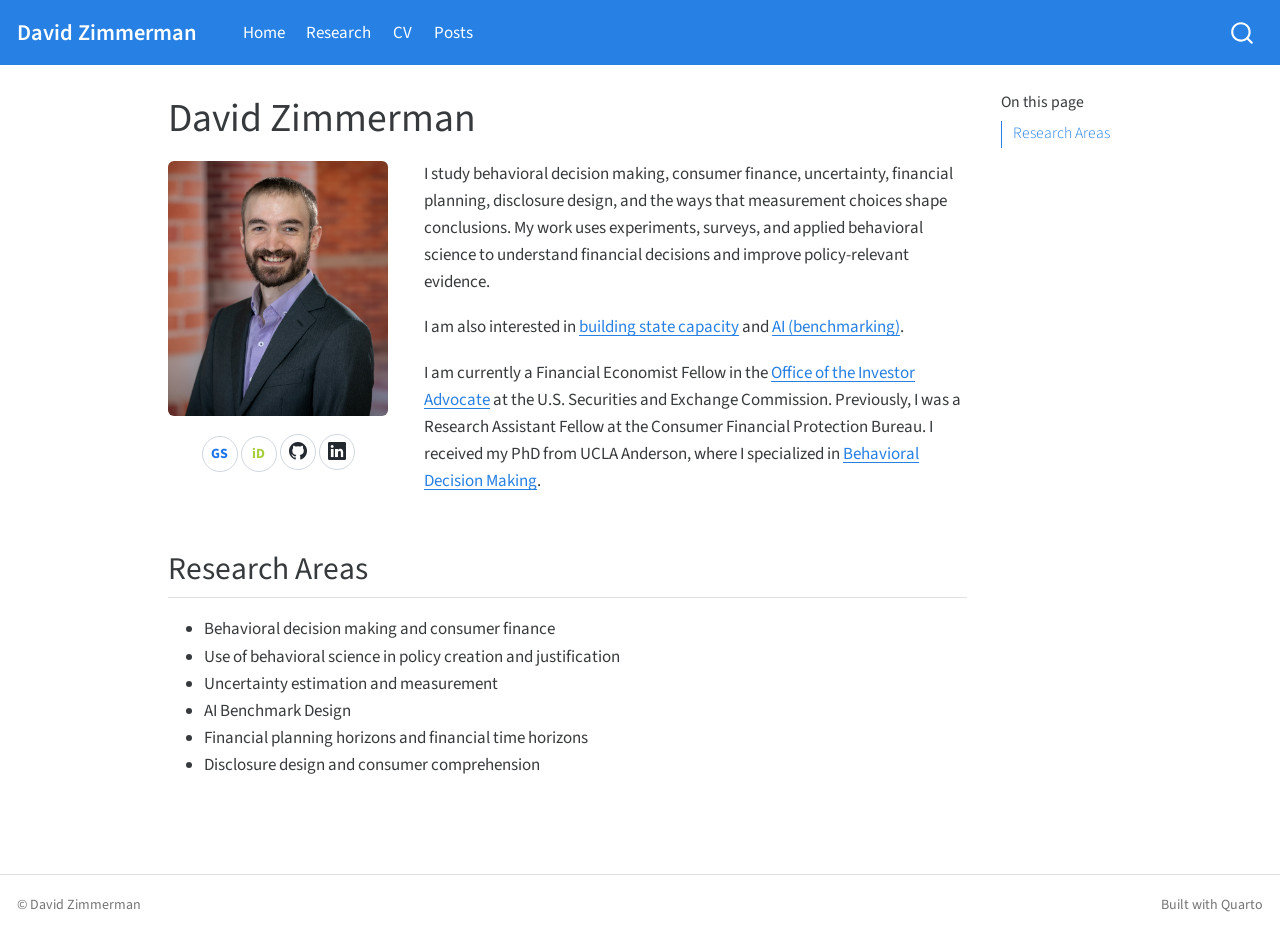
==== index.html @ cdb7fb92 "Publish rendered site at repository root" ====
<!DOCTYPE html>
<html xmlns="http://www.w3.org/1999/xhtml" lang="en" xml:lang="en"><head>

<meta charset="utf-8">
<meta name="generator" content="quarto-1.2.335">

<meta name="viewport" content="width=device-width, initial-scale=1.0, user-scalable=yes">


<title>David Zimmerman</title>
<style>
code{white-space: pre-wrap;}
span.smallcaps{font-variant: small-caps;}
div.columns{display: flex; gap: min(4vw, 1.5em);}
div.column{flex: auto; overflow-x: auto;}
div.hanging-indent{margin-left: 1.5em; text-indent: -1.5em;}
ul.task-list{list-style: none;}
ul.task-list li input[type="checkbox"] {
  width: 0.8em;
  margin: 0 0.8em 0.2em -1.6em;
  vertical-align: middle;
}
</style>


<script src="site_libs/quarto-nav/quarto-nav.js"></script>
<script src="site_libs/quarto-nav/headroom.min.js"></script>
<script src="site_libs/clipboard/clipboard.min.js"></script>
<script src="site_libs/quarto-search/autocomplete.umd.js"></script>
<script src="site_libs/quarto-search/fuse.min.js"></script>
<script src="site_libs/quarto-search/quarto-search.js"></script>
<meta name="quarto:offset" content="./">
<script src="site_libs/quarto-html/quarto.js"></script>
<script src="site_libs/quarto-html/popper.min.js"></script>
<script src="site_libs/quarto-html/tippy.umd.min.js"></script>
<script src="site_libs/quarto-html/anchor.min.js"></script>
<link href="site_libs/quarto-html/tippy.css" rel="stylesheet">
<link href="site_libs/quarto-html/quarto-syntax-highlighting.css" rel="stylesheet" id="quarto-text-highlighting-styles">
<script src="site_libs/bootstrap/bootstrap.min.js"></script>
<link href="site_libs/bootstrap/bootstrap-icons.css" rel="stylesheet">
<link href="site_libs/bootstrap/bootstrap.min.css" rel="stylesheet" id="quarto-bootstrap" data-mode="light">
<script id="quarto-search-options" type="application/json">{
  "location": "navbar",
  "copy-button": false,
  "collapse-after": 3,
  "panel-placement": "end",
  "type": "overlay",
  "limit": 20,
  "language": {
    "search-no-results-text": "No results",
    "search-matching-documents-text": "matching documents",
    "search-copy-link-title": "Copy link to search",
    "search-hide-matches-text": "Hide additional matches",
    "search-more-match-text": "more match in this document",
    "search-more-matches-text": "more matches in this document",
    "search-clear-button-title": "Clear",
    "search-detached-cancel-button-title": "Cancel",
    "search-submit-button-title": "Submit"
  }
}</script>


<link rel="stylesheet" href="styles.css">
</head>

<body class="nav-fixed">

<div id="quarto-search-results"></div>
  <header id="quarto-header" class="headroom fixed-top">
    <nav class="navbar navbar-expand-lg navbar-dark ">
      <div class="navbar-container container-fluid">
      <div class="navbar-brand-container">
    <a class="navbar-brand" href="./index.html">
    <span class="navbar-title">David Zimmerman</span>
    </a>
  </div>
          <button class="navbar-toggler" type="button" data-bs-toggle="collapse" data-bs-target="#navbarCollapse" aria-controls="navbarCollapse" aria-expanded="false" aria-label="Toggle navigation" onclick="if (window.quartoToggleHeadroom) { window.quartoToggleHeadroom(); }">
  <span class="navbar-toggler-icon"></span>
</button>
          <div class="collapse navbar-collapse" id="navbarCollapse">
            <ul class="navbar-nav navbar-nav-scroll me-auto">
  <li class="nav-item">
    <a class="nav-link active" href="./index.html" aria-current="page">
 <span class="menu-text">Home</span></a>
  </li>  
  <li class="nav-item">
    <a class="nav-link" href="./research.html">
 <span class="menu-text">Research</span></a>
  </li>  
  <li class="nav-item">
    <a class="nav-link" href="./cv.html">
 <span class="menu-text">CV</span></a>
  </li>  
  <li class="nav-item">
    <a class="nav-link" href="./posts/index.html">
 <span class="menu-text">Posts</span></a>
  </li>  
</ul>
              <div id="quarto-search" class="" title="Search"></div>
          </div> <!-- /navcollapse -->
      </div> <!-- /container-fluid -->
    </nav>
</header>
<!-- content -->
<div id="quarto-content" class="quarto-container page-columns page-rows-contents page-layout-article page-navbar">
<!-- sidebar -->
<!-- margin-sidebar -->
    <div id="quarto-margin-sidebar" class="sidebar margin-sidebar">
        <nav id="TOC" role="doc-toc" class="toc-active">
    <h2 id="toc-title">On this page</h2>
   
  <ul>
  <li><a href="#research-areas" id="toc-research-areas" class="nav-link active" data-scroll-target="#research-areas">Research Areas</a></li>
  </ul>
</nav>
    </div>
<!-- main -->
<main class="content" id="quarto-document-content">

<header id="title-block-header" class="quarto-title-block default">
<div class="quarto-title">
<h1 class="title">David Zimmerman</h1>
</div>



<div class="quarto-title-meta">

    
  
    
  </div>
  

</header>

<div class="home-grid">
<div class="home-photo">
<p><img src="assets/profile.jpeg" class="img-fluid" alt="David Zimmerman"></p>
<div class="profile-links" aria-label="Profile links">
<p><a href="https://scholar.google.com/citations?user=6fjwHO0AAAAJ&amp;hl=en" aria-label="Google Scholar" title="Google Scholar"><span class="profile-icon scholar">GS</span></a> <a href="https://orcid.org/0000-0001-5784-2733" aria-label="ORCID" title="ORCID"><span class="profile-icon orcid">iD</span></a> <a href="https://github.com/DavZimmer" aria-label="GitHub" title="GitHub"><i class="bi bi-github"></i></a> <a href="https://www.linkedin.com/in/david-zimmerman-7564636a" aria-label="LinkedIn" title="LinkedIn"><i class="bi bi-linkedin"></i></a></p>
</div>
</div>
<div class="home-intro">
<p>I study behavioral decision making, consumer finance, uncertainty, financial planning, disclosure design, and the ways that measurement choices shape conclusions. My work uses experiments, surveys, and applied behavioral science to understand financial decisions and improve policy-relevant evidence.</p>
<p>I am also interested in <a href="https://www.niskanencenter.org/policy/state-capacity/">building state capacity</a> and <a href="https://hai.stanford.edu/ai-index/2026-ai-index-report">AI (benchmarking)</a>.</p>
<p>I am currently a Financial Economist Fellow in the <a href="https://www.sec.gov/about/divisions-offices/office-investor-advocate">Office of the Investor Advocate</a> at the U.S. Securities and Exchange Commission. Previously, I was a Research Assistant Fellow at the Consumer Financial Protection Bureau. I received my PhD from UCLA Anderson, where I specialized in <a href="https://www.anderson.ucla.edu/degrees/phd-program/areas-of-study/behavioral-decision-making">Behavioral Decision Making</a>.</p>
</div>
</div>
<section id="research-areas" class="level2">
<h2 class="anchored" data-anchor-id="research-areas">Research Areas</h2>
<ul>
<li>Behavioral decision making and consumer finance</li>
<li>Use of behavioral science in policy creation and justification</li>
<li>Uncertainty estimation and measurement</li>
<li>AI Benchmark Design</li>
<li>Financial planning horizons and financial time horizons</li>
<li>Disclosure design and consumer comprehension</li>
</ul>


</section>

</main> <!-- /main -->
<script id="quarto-html-after-body" type="application/javascript">
window.document.addEventListener("DOMContentLoaded", function (event) {
  const toggleBodyColorMode = (bsSheetEl) => {
    const mode = bsSheetEl.getAttribute("data-mode");
    const bodyEl = window.document.querySelector("body");
    if (mode === "dark") {
      bodyEl.classList.add("quarto-dark");
      bodyEl.classList.remove("quarto-light");
    } else {
      bodyEl.classList.add("quarto-light");
      bodyEl.classList.remove("quarto-dark");
    }
  }
  const toggleBodyColorPrimary = () => {
    const bsSheetEl = window.document.querySelector("link#quarto-bootstrap");
    if (bsSheetEl) {
      toggleBodyColorMode(bsSheetEl);
    }
  }
  toggleBodyColorPrimary();  
  const icon = "";
  const anchorJS = new window.AnchorJS();
  anchorJS.options = {
    placement: 'right',
    icon: icon
  };
  anchorJS.add('.anchored');
  const clipboard = new window.ClipboardJS('.code-copy-button', {
    target: function(trigger) {
      return trigger.previousElementSibling;
    }
  });
  clipboard.on('success', function(e) {
    // button target
    const button = e.trigger;
    // don't keep focus
    button.blur();
    // flash "checked"
    button.classList.add('code-copy-button-checked');
    var currentTitle = button.getAttribute("title");
    button.setAttribute("title", "Copied!");
    let tooltip;
    if (window.bootstrap) {
      button.setAttribute("data-bs-toggle", "tooltip");
      button.setAttribute("data-bs-placement", "left");
      button.setAttribute("data-bs-title", "Copied!");
      tooltip = new bootstrap.Tooltip(button, 
        { trigger: "manual", 
          customClass: "code-copy-button-tooltip",
          offset: [0, -8]});
      tooltip.show();    
    }
    setTimeout(function() {
      if (tooltip) {
        tooltip.hide();
        button.removeAttribute("data-bs-title");
        button.removeAttribute("data-bs-toggle");
        button.removeAttribute("data-bs-placement");
      }
      button.setAttribute("title", currentTitle);
      button.classList.remove('code-copy-button-checked');
    }, 1000);
    // clear code selection
    e.clearSelection();
  });
  function tippyHover(el, contentFn) {
    const config = {
      allowHTML: true,
      content: contentFn,
      maxWidth: 500,
      delay: 100,
      arrow: false,
      appendTo: function(el) {
          return el.parentElement;
      },
      interactive: true,
      interactiveBorder: 10,
      theme: 'quarto',
      placement: 'bottom-start'
    };
    window.tippy(el, config); 
  }
  const noterefs = window.document.querySelectorAll('a[role="doc-noteref"]');
  for (var i=0; i<noterefs.length; i++) {
    const ref = noterefs[i];
    tippyHover(ref, function() {
      // use id or data attribute instead here
      let href = ref.getAttribute('data-footnote-href') || ref.getAttribute('href');
      try { href = new URL(href).hash; } catch {}
      const id = href.replace(/^#\/?/, "");
      const note = window.document.getElementById(id);
      return note.innerHTML;
    });
  }
  const findCites = (el) => {
    const parentEl = el.parentElement;
    if (parentEl) {
      const cites = parentEl.dataset.cites;
      if (cites) {
        return {
          el,
          cites: cites.split(' ')
        };
      } else {
        return findCites(el.parentElement)
      }
    } else {
      return undefined;
    }
  };
  var bibliorefs = window.document.querySelectorAll('a[role="doc-biblioref"]');
  for (var i=0; i<bibliorefs.length; i++) {
    const ref = bibliorefs[i];
    const citeInfo = findCites(ref);
    if (citeInfo) {
      tippyHover(citeInfo.el, function() {
        var popup = window.document.createElement('div');
        citeInfo.cites.forEach(function(cite) {
          var citeDiv = window.document.createElement('div');
          citeDiv.classList.add('hanging-indent');
          citeDiv.classList.add('csl-entry');
          var biblioDiv = window.document.getElementById('ref-' + cite);
          if (biblioDiv) {
            citeDiv.innerHTML = biblioDiv.innerHTML;
          }
          popup.appendChild(citeDiv);
        });
        return popup.innerHTML;
      });
    }
  }
    var localhostRegex = new RegExp(/^(?:http|https):\/\/localhost\:?[0-9]*\//);
      var filterRegex = new RegExp(/https:\/\/DavZimmer\.github\.io/);
    var isInternal = (href) => {
        return filterRegex.test(href) || localhostRegex.test(href);
    }
    // Inspect non-navigation links and adorn them if external
    var links = window.document.querySelectorAll('a:not(.nav-link):not(.navbar-brand):not(.toc-action):not(.sidebar-link):not(.sidebar-item-toggle):not(.pagination-link):not(.no-external):not([aria-hidden]):not(.dropdown-item)');
    for (var i=0; i<links.length; i++) {
      const link = links[i];
      if (!isInternal(link.href)) {
          // target, if specified
          link.setAttribute("target", "_blank");
      }
    }
});
</script>
</div> <!-- /content -->
<footer class="footer">
  <div class="nav-footer">
    <div class="nav-footer-left">© David Zimmerman</div>   
    <div class="nav-footer-right">Built with Quarto</div>
  </div>
</footer>



</body></html>
---- site_libs/quarto-html/tippy.css ----
.tippy-box[data-animation=fade][data-state=hidden]{opacity:0}[data-tippy-root]{max-width:calc(100vw - 10px)}.tippy-box{position:relative;background-color:#333;color:#fff;border-radius:4px;font-size:14px;line-height:1.4;white-space:normal;outline:0;transition-property:transform,visibility,opacity}.tippy-box[data-placement^=top]>.tippy-arrow{bottom:0}.tippy-box[data-placement^=top]>.tippy-arrow:before{bottom:-7px;left:0;border-width:8px 8px 0;border-top-color:initial;transform-origin:center top}.tippy-box[data-placement^=bottom]>.tippy-arrow{top:0}.tippy-box[data-placement^=bottom]>.tippy-arrow:before{top:-7px;left:0;border-width:0 8px 8px;border-bottom-color:initial;transform-origin:center bottom}.tippy-box[data-placement^=left]>.tippy-arrow{right:0}.tippy-box[data-placement^=left]>.tippy-arrow:before{border-width:8px 0 8px 8px;border-left-color:initial;right:-7px;transform-origin:center left}.tippy-box[data-placement^=right]>.tippy-arrow{left:0}.tippy-box[data-placement^=right]>.tippy-arrow:before{left:-7px;border-width:8px 8px 8px 0;border-right-color:initial;transform-origin:center right}.tippy-box[data-inertia][data-state=visible]{transition-timing-function:cubic-bezier(.54,1.5,.38,1.11)}.tippy-arrow{width:16px;height:16px;color:#333}.tippy-arrow:before{content:"";position:absolute;border-color:transparent;border-style:solid}.tippy-content{position:relative;padding:5px 9px;z-index:1}
---- site_libs/quarto-html/quarto-syntax-highlighting.css ----
/* quarto syntax highlight colors */
:root {
  --quarto-hl-ot-color: #003B4F;
  --quarto-hl-at-color: #657422;
  --quarto-hl-ss-color: #20794D;
  --quarto-hl-an-color: #5E5E5E;
  --quarto-hl-fu-color: #4758AB;
  --quarto-hl-st-color: #20794D;
  --quarto-hl-cf-color: #003B4F;
  --quarto-hl-op-color: #5E5E5E;
  --quarto-hl-er-color: #AD0000;
  --quarto-hl-bn-color: #AD0000;
  --quarto-hl-al-color: #AD0000;
  --quarto-hl-va-color: #111111;
  --quarto-hl-bu-color: inherit;
  --quarto-hl-ex-color: inherit;
  --quarto-hl-pp-color: #AD0000;
  --quarto-hl-in-color: #5E5E5E;
  --quarto-hl-vs-color: #20794D;
  --quarto-hl-wa-color: #5E5E5E;
  --quarto-hl-do-color: #5E5E5E;
  --quarto-hl-im-color: #00769E;
  --quarto-hl-ch-color: #20794D;
  --quarto-hl-dt-color: #AD0000;
  --quarto-hl-fl-color: #AD0000;
  --quarto-hl-co-color: #5E5E5E;
  --quarto-hl-cv-color: #5E5E5E;
  --quarto-hl-cn-color: #8f5902;
  --quarto-hl-sc-color: #5E5E5E;
  --quarto-hl-dv-color: #AD0000;
  --quarto-hl-kw-color: #003B4F;
}

/* other quarto variables */
:root {
  --quarto-font-monospace: SFMono-Regular, Menlo, Monaco, Consolas, "Liberation Mono", "Courier New", monospace;
}

pre > code.sourceCode > span {
  color: #003B4F;
}

code span {
  color: #003B4F;
}

code.sourceCode > span {
  color: #003B4F;
}

div.sourceCode,
div.sourceCode pre.sourceCode {
  color: #003B4F;
}

code span.ot {
  color: #003B4F;
}

code span.at {
  color: #657422;
}

code span.ss {
  color: #20794D;
}

code span.an {
  color: #5E5E5E;
}

code span.fu {
  color: #4758AB;
}

code span.st {
  color: #20794D;
}

code span.cf {
  color: #003B4F;
}

code span.op {
  color: #5E5E5E;
}

code span.er {
  color: #AD0000;
}

code span.bn {
  color: #AD0000;
}

code span.al {
  color: #AD0000;
}

code span.va {
  color: #111111;
}

code span.pp {
  color: #AD0000;
}

code span.in {
  color: #5E5E5E;
}

code span.vs {
  color: #20794D;
}

code span.wa {
  color: #5E5E5E;
  font-style: italic;
}

code span.do {
  color: #5E5E5E;
  font-style: italic;
}

code span.im {
  color: #00769E;
}

code span.ch {
  color: #20794D;
}

code span.dt {
  color: #AD0000;
}

code span.fl {
  color: #AD0000;
}

code span.co {
  color: #5E5E5E;
}

code span.cv {
  color: #5E5E5E;
  font-style: italic;
}

code span.cn {
  color: #8f5902;
}

code span.sc {
  color: #5E5E5E;
}

code span.dv {
  color: #AD0000;
}

code span.kw {
  color: #003B4F;
}

.prevent-inlining {
  content: "</";
}

/*# sourceMappingURL=debc5d5d77c3f9108843748ff7464032.css.map */
---- styles.css ----
body {
  font-size: 17px;
  line-height: 1.6;
}

.navbar-title {
  font-weight: 600;
}

.home-grid {
  display: grid;
  grid-template-columns: minmax(160px, 220px) minmax(0, 1fr);
  gap: 2rem;
  align-items: start;
  margin-top: 1rem;
}

.home-photo img {
  width: 100%;
  max-width: 220px;
  border-radius: 6px;
}

.home-intro p:first-child {
  margin-top: 0;
}

.link-row {
  display: flex;
  flex-wrap: wrap;
  gap: 0.5rem;
  margin: 1rem 0;
}

.button {
  display: inline-block;
  border: 1px solid #b8c0cc;
  border-radius: 5px;
  padding: 0.35rem 0.65rem;
  text-decoration: none;
}

.button:hover {
  background: #f5f7fa;
  text-decoration: none;
}

.cv-frame {
  width: 100%;
  height: 85vh;
  border: 1px solid #d0d7de;
  border-radius: 4px;
}

@media (max-width: 700px) {
  .home-grid {
    grid-template-columns: 1fr;
  }

  .home-photo img {
    max-width: 180px;
  }
}

.home-intro p a {
  text-decoration: underline;
  text-underline-offset: 0.15em;
}

.problem-shot {
  border: 1px solid #d0d7de;
  border-radius: 6px;
  margin: 0.75rem 0 1.25rem;
  max-width: 100%;
}
.profile-links {
  display: flex;
  justify-content: center;
  gap: 0.65rem;
  margin-top: 0.75rem;
}

.profile-links a {
  display: inline-flex;
  align-items: center;
  justify-content: center;
  width: 2rem;
  height: 2rem;
  border: 1px solid #d0d7de;
  border-radius: 50%;
  color: #24292f;
  text-decoration: none;
  font-size: 1rem;
  line-height: 1;
}

.profile-links a:hover {
  background: #f5f7fa;
  text-decoration: none;
}

.profile-icon {
  font-size: 0.78rem;
  font-weight: 700;
}

.profile-icon.orcid {
  color: #a6ce39;
}

.profile-icon.scholar {
  color: #1a73e8;
}
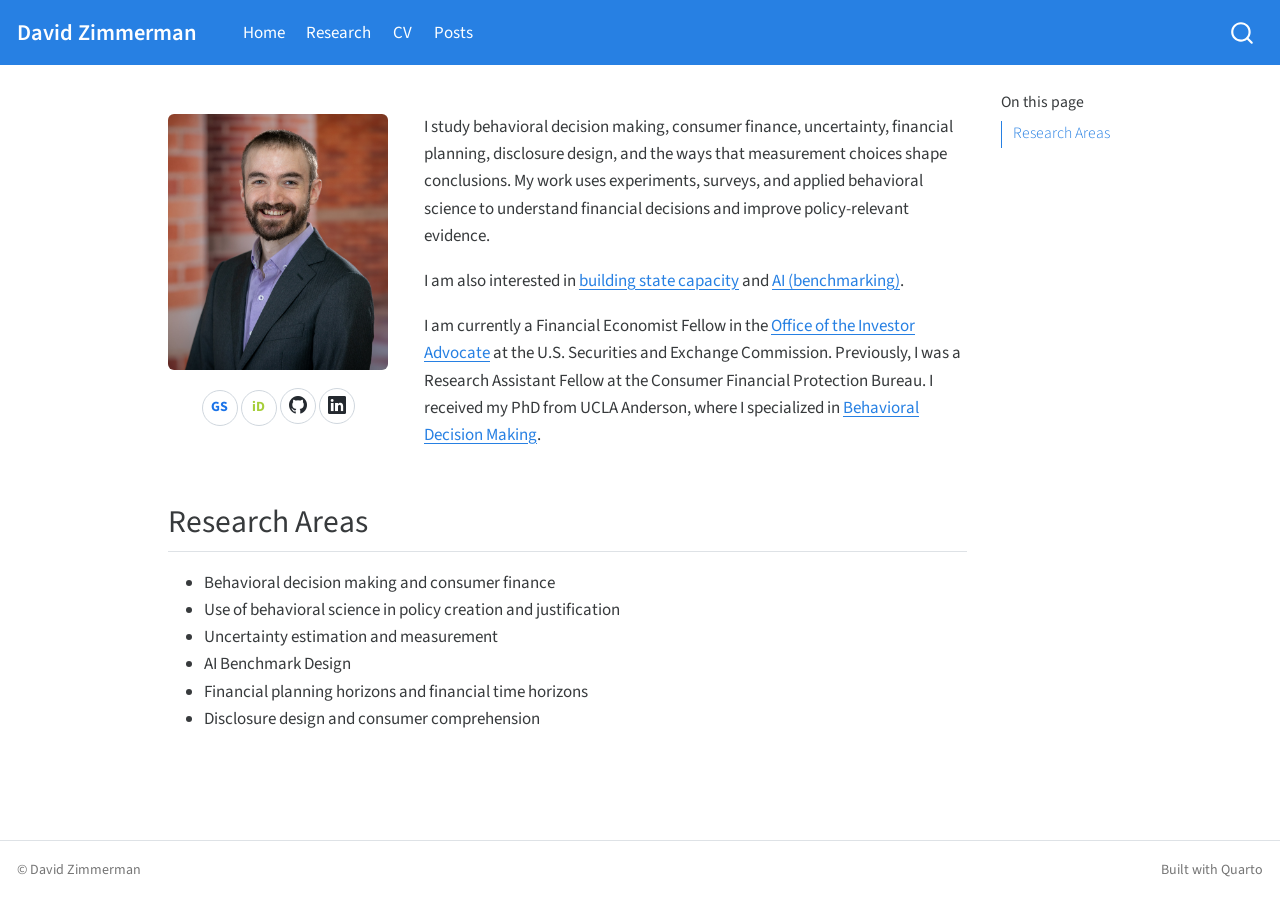
==== commit 51f8a5d6: "Update homepage and CV" ====
--- a/index.html
+++ b/index.html
@@ -117,22 +117,7 @@
 <!-- main -->
 <main class="content" id="quarto-document-content">
 
-<header id="title-block-header" class="quarto-title-block default">
-<div class="quarto-title">
-<h1 class="title">David Zimmerman</h1>
-</div>
-
-
-
-<div class="quarto-title-meta">
-
-    
-  
-    
-  </div>
-  
-
-</header>
+
 
 <div class="home-grid">
 <div class="home-photo">
